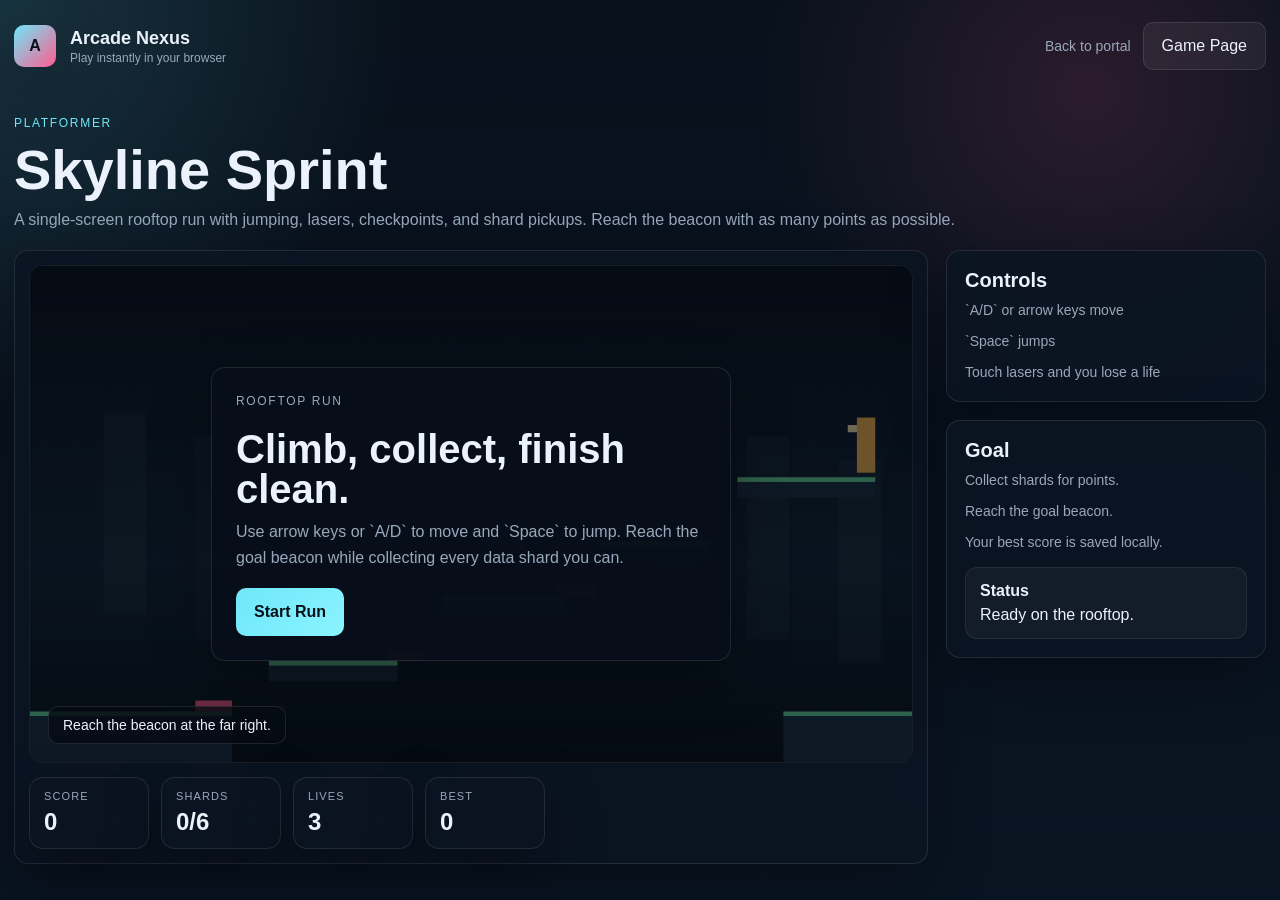
==== games/platformer.html @ 2dd3716c "added added more games and improved the website" ====
<!DOCTYPE html>
<html lang="en">
<head>
    <meta charset="UTF-8">
    <meta name="viewport" content="width=device-width, initial-scale=1.0">
    <title>Skyline Sprint | Arcade Nexus</title>
    <link rel="stylesheet" href="../assets/css/style.css">
</head>
<body data-page="platformer">
    <div class="game-page">
        <header class="top-nav">
            <a class="brand" href="../index.html">
                <span class="brand-mark">A</span>
                <span class="brand-text">
                    <strong>Arcade Nexus</strong>
                    <small>Play instantly in your browser</small>
                </span>
            </a>
            <div class="page-actions">
                <a class="back-link" href="../index.html">Back to portal</a>
                <span class="ghost-button">Game Page</span>
            </div>
        </header>

        <section class="page-hero">
            <div>
                <p class="eyebrow">Platformer</p>
                <h1 class="page-title">Skyline Sprint</h1>
                <p class="game-page-copy">A single-screen rooftop run with jumping, lasers, checkpoints, and shard pickups. Reach the beacon with as many points as possible.</p>
            </div>
        </section>

        <section class="page-layout">
            <div class="game-surface">
                <div class="canvas-wrap">
                    <canvas id="gameCanvas" class="game-canvas" width="960" height="540"></canvas>
                    <div class="canvas-overlay" id="gameOverlay">
                        <div class="overlay-card">
                            <p class="eyebrow">Rooftop Run</p>
                            <h2>Climb, collect, finish clean.</h2>
                            <p>Use arrow keys or `A/D` to move and `Space` to jump. Reach the goal beacon while collecting every data shard you can.</p>
                            <div class="page-actions">
                                <button class="primary-button" id="startGameButton">Start Run</button>
                            </div>
                        </div>
                    </div>
                    <div class="canvas-message" id="gameMessage">Reach the beacon at the far right.</div>
                </div>

                <div class="hud-row">
                    <div class="hud-panel">
                        <span class="hud-label">Score</span>
                        <span class="hud-value" id="scoreValue">0</span>
                    </div>
                    <div class="hud-panel">
                        <span class="hud-label">Shards</span>
                        <span class="hud-value" id="shardsValue">0/6</span>
                    </div>
                    <div class="hud-panel">
                        <span class="hud-label">Lives</span>
                        <span class="hud-value" id="livesValue">3</span>
                    </div>
                    <div class="hud-panel">
                        <span class="hud-label">Best</span>
                        <span class="hud-value" id="bestValue">0</span>
                    </div>
                </div>
            </div>

            <aside>
                <div class="game-info-card">
                    <h3>Controls</h3>
                    <div class="info-list">
                        <div>`A/D` or arrow keys move</div>
                        <div>`Space` jumps</div>
                        <div>Touch lasers and you lose a life</div>
                    </div>
                </div>

                <div class="game-info-card">
                    <h3>Goal</h3>
                    <div class="info-list">
                        <div>Collect shards for points.</div>
                        <div>Reach the goal beacon.</div>
                        <div>Your best score is saved locally.</div>
                    </div>
                    <div class="status-box">
                        <strong>Status</strong>
                        <span id="statusText">Ready on the rooftop.</span>
                    </div>
                </div>
            </aside>
        </section>
    </div>

    <script src="../assets/js/storage.js"></script>
    <script src="../assets/js/platformer.js"></script>
</body>
</html>
---- assets/css/style.css ----
:root {
    --bg: #07111d;
    --bg-2: #0d1828;
    --surface: rgba(12, 21, 34, 0.9);
    --surface-strong: rgba(15, 26, 42, 0.98);
    --border: rgba(255, 255, 255, 0.1);
    --text: #ebf2fb;
    --muted: #98a8bb;
    --accent: #6ee7f9;
    --accent-2: #ff5d8f;
    --accent-3: #ffbe55;
    --success: #6de0a6;
    --shadow: 0 20px 60px rgba(0, 0, 0, 0.32);
}

* {
    box-sizing: border-box;
    margin: 0;
    padding: 0;
}

html {
    scroll-behavior: smooth;
}

body {
    min-height: 100vh;
    font-family: "Segoe UI", "Trebuchet MS", sans-serif;
    color: var(--text);
    background:
        radial-gradient(circle at top left, rgba(110, 231, 249, 0.16), transparent 26%),
        radial-gradient(circle at 85% 10%, rgba(255, 93, 143, 0.14), transparent 24%),
        linear-gradient(180deg, #08111c 0%, #091422 100%);
}

a {
    color: inherit;
    text-decoration: none;
}

button,
input {
    font: inherit;
}

button {
    border: 0;
    cursor: pointer;
}

.site-shell {
    width: min(1240px, calc(100% - 32px));
    margin: 0 auto;
}

.top-nav {
    display: flex;
    align-items: center;
    justify-content: space-between;
    gap: 20px;
    padding: 22px 0;
}

.brand {
    display: flex;
    align-items: center;
    gap: 14px;
}

.brand-mark {
    display: grid;
    place-items: center;
    width: 42px;
    height: 42px;
    border-radius: 10px;
    font-weight: 800;
    background: linear-gradient(135deg, var(--accent), var(--accent-2));
    color: #061018;
    box-shadow: var(--shadow);
}

.brand-text {
    display: flex;
    flex-direction: column;
    gap: 2px;
}

.brand-text strong {
    font-size: 18px;
}

.brand-text small {
    color: var(--muted);
    font-size: 12px;
}

.nav-links {
    display: flex;
    gap: 22px;
    color: var(--muted);
    font-size: 14px;
}

.nav-links a:hover,
.ghost-button:hover,
.primary-button:hover {
    opacity: 0.92;
}

.hero {
    display: grid;
    grid-template-columns: 1.35fr 0.95fr;
    gap: 28px;
    padding: 44px 0 30px;
}

.hero-copy,
.hero-panel,
.section-block,
.game-page-panel,
.game-shell {
    position: relative;
}

.eyebrow {
    font-size: 12px;
    text-transform: uppercase;
    letter-spacing: 0.14em;
    color: var(--accent);
    margin-bottom: 14px;
}

h1 {
    font-size: clamp(42px, 8vw, 82px);
    line-height: 0.94;
    max-width: 9ch;
    margin-bottom: 18px;
}

h2 {
    font-size: clamp(26px, 4vw, 40px);
    line-height: 1;
    margin-bottom: 14px;
}

.hero-text,
.section-copy,
.card-body p,
.genre-panel p,
.game-page-copy,
.game-caption {
    color: var(--muted);
    line-height: 1.6;
}

.hero-text {
    max-width: 56ch;
    font-size: 18px;
    margin-bottom: 24px;
}

.hero-actions,
.auth-actions,
.card-meta,
.page-actions {
    display: flex;
    gap: 12px;
    flex-wrap: wrap;
}

.primary-button,
.ghost-button,
.secondary-button {
    display: inline-flex;
    align-items: center;
    justify-content: center;
    min-height: 48px;
    padding: 0 18px;
    border-radius: 10px;
    transition: transform 0.16s ease, background 0.16s ease, opacity 0.16s ease;
}

.primary-button {
    color: #081018;
    background: linear-gradient(135deg, var(--accent), #8bf3ff);
    font-weight: 700;
}

.ghost-button,
.secondary-button {
    background: rgba(255, 255, 255, 0.06);
    color: var(--text);
    border: 1px solid var(--border);
}

.primary-button:hover,
.ghost-button:hover,
.secondary-button:hover {
    transform: translateY(-1px);
}

.hero-stats,
.progress-grid,
.genre-grid {
    display: grid;
    gap: 14px;
}

.hero-stats {
    grid-template-columns: repeat(3, minmax(0, 1fr));
    margin-top: 28px;
}

.stat-chip,
.hero-preview-card,
.game-card,
.genre-panel,
.progress-card,
.auth-modal,
.game-info-card,
.hud-panel,
.game-surface {
    background: var(--surface);
    border: 1px solid var(--border);
    border-radius: 14px;
    box-shadow: var(--shadow);
    backdrop-filter: blur(14px);
}

.stat-chip {
    padding: 16px;
}

.stat-value {
    display: block;
    font-size: 28px;
    font-weight: 800;
    color: var(--accent);
}

.stat-label {
    color: var(--muted);
    font-size: 13px;
}

.hero-preview-card {
    min-height: 100%;
    padding: 22px;
    background:
        linear-gradient(180deg, rgba(255, 255, 255, 0.03), transparent),
        var(--surface);
}

.panel-kicker {
    color: var(--accent-3);
    text-transform: uppercase;
    letter-spacing: 0.12em;
    font-size: 12px;
    margin-bottom: 18px;
}

.mini-list {
    display: grid;
    gap: 16px;
}

.mini-item {
    display: flex;
    align-items: center;
    gap: 12px;
}

.mini-item strong {
    display: block;
    margin-bottom: 2px;
}

.mini-item small {
    color: var(--muted);
}

.mini-dot {
    width: 12px;
    height: 12px;
    border-radius: 999px;
    box-shadow: 0 0 18px currentColor;
}

.mini-dot.shooter {
    color: var(--accent-2);
    background: currentColor;
}

.mini-dot.platformer {
    color: var(--success);
    background: currentColor;
}

.mini-dot.racing {
    color: var(--accent-3);
    background: currentColor;
}

.mini-dot.arena {
    color: #ff845c;
    background: currentColor;
}

.mini-dot.survivor {
    color: var(--accent-2);
    background: currentColor;
}

.section-block {
    padding: 38px 0;
}

.section-heading {
    display: flex;
    justify-content: space-between;
    gap: 18px;
    align-items: end;
    margin-bottom: 22px;
}

.section-heading .section-copy {
    max-width: 46ch;
}

.game-grid {
    display: grid;
    grid-template-columns: repeat(3, minmax(0, 1fr));
    gap: 18px;
}

.game-card {
    overflow: hidden;
}

.game-art {
    position: relative;
    height: 180px;
    padding: 18px;
    background: linear-gradient(180deg, rgba(255, 255, 255, 0.04), rgba(255, 255, 255, 0.01));
}

.badge {
    display: inline-flex;
    align-items: center;
    padding: 7px 10px;
    border-radius: 999px;
    font-size: 12px;
    background: rgba(0, 0, 0, 0.24);
    border: 1px solid rgba(255, 255, 255, 0.12);
}

.art-lines {
    position: absolute;
    inset: 24px 20px 18px;
    border-radius: 12px;
    overflow: hidden;
}

.art-lines::before,
.art-lines::after {
    content: "";
    position: absolute;
}

.art-lines-shooter::before {
    inset: auto 8% 18% 8%;
    height: 2px;
    background: linear-gradient(90deg, transparent, var(--accent-2), transparent);
    box-shadow: 0 -24px 0 rgba(255, 93, 143, 0.4), 0 -48px 0 rgba(110, 231, 249, 0.3);
}

.art-lines-shooter::after {
    width: 120px;
    height: 120px;
    right: 10%;
    top: 12%;
    border-radius: 50%;
    border: 1px solid rgba(255, 93, 143, 0.45);
    box-shadow: 0 0 24px rgba(255, 93, 143, 0.25);
}

.art-lines-platformer::before {
    inset: auto 8% 26% 10%;
    height: 18px;
    background: linear-gradient(90deg, rgba(109, 224, 166, 0.9), rgba(109, 224, 166, 0.2));
    box-shadow: 82px -42px 0 0 rgba(109, 224, 166, 0.8), 180px -78px 0 0 rgba(109, 224, 166, 0.7);
}

.art-lines-platformer::after {
    width: 16px;
    height: 16px;
    left: 18%;
    bottom: 36%;
    background: var(--accent);
    box-shadow: 182px -78px 0 var(--accent-3);
}

.art-lines-racing::before {
    inset: 10% 44% 10% 44%;
    background: linear-gradient(180deg, transparent, rgba(255, 190, 85, 0.75), transparent);
}

.art-lines-racing::after {
    inset: 16% 18% 16% 18%;
    border-left: 1px solid rgba(255, 255, 255, 0.12);
    border-right: 1px solid rgba(255, 255, 255, 0.12);
    transform: perspective(500px) rotateX(58deg);
}

.art-lines-arena::before {
    inset: auto 14% 20% 14%;
    height: 2px;
    background: linear-gradient(90deg, transparent, #ff845c, transparent);
    box-shadow: 0 -22px 0 rgba(110, 231, 249, 0.2), 0 -44px 0 rgba(255, 93, 143, 0.18);
}

.art-lines-arena::after {
    width: 24px;
    height: 24px;
    right: 18%;
    bottom: 22%;
    background: #6ee7f9;
    box-shadow: -140px -28px 0 #ff845c, -250px 8px 0 #ff5d8f;
}

.art-lines-survivor::before {
    width: 120px;
    height: 120px;
    left: 50%;
    top: 50%;
    transform: translate(-50%, -50%);
    border-radius: 50%;
    border: 1px solid rgba(255, 93, 143, 0.35);
    box-shadow: 0 0 24px rgba(255, 93, 143, 0.18);
}

.art-lines-survivor::after {
    inset: auto 12% 18% 12%;
    height: 2px;
    background: linear-gradient(90deg, transparent, var(--accent), transparent);
    box-shadow: 0 -22px 0 rgba(110, 231, 249, 0.22), 0 -44px 0 rgba(255, 93, 143, 0.18);
}


.card-body {
    padding: 18px;
}

.card-topline {
    display: flex;
    justify-content: space-between;
    gap: 12px;
    align-items: center;
    margin-bottom: 10px;
}

.card-topline h3 {
    font-size: 24px;
}

.score-pill {
    flex-shrink: 0;
    padding: 6px 10px;
    border-radius: 999px;
    font-size: 12px;
    color: var(--accent);
    background: rgba(110, 231, 249, 0.08);
    border: 1px solid rgba(110, 231, 249, 0.18);
}

.card-meta {
    color: var(--muted);
    font-size: 13px;
    margin: 16px 0 18px;
}

.wide-button {
    width: 100%;
}

.split-block {
    display: grid;
    grid-template-columns: 1.1fr 1fr;
    gap: 24px;
    align-items: start;
}

.genre-grid,
.progress-grid {
    grid-template-columns: repeat(3, minmax(0, 1fr));
}

.genre-panel,
.progress-card {
    padding: 18px;
}

.genre-tag,
.progress-label {
    display: inline-block;
    margin-bottom: 10px;
    color: var(--accent-3);
    text-transform: uppercase;
    font-size: 12px;
    letter-spacing: 0.12em;
}

.progress-card strong {
    font-size: 24px;
}

.site-footer {
    padding: 26px 0 36px;
    color: var(--muted);
    font-size: 14px;
}

.modal-backdrop {
    position: fixed;
    inset: 0;
    display: grid;
    place-items: center;
    padding: 20px;
    background: rgba(4, 10, 16, 0.72);
    z-index: 40;
}

.hidden {
    display: none !important;
}

.auth-modal {
    position: relative;
    width: min(540px, 100%);
    padding: 26px;
    background: var(--surface-strong);
}

.auth-grid {
    display: grid;
    gap: 14px;
    margin: 20px 0;
}

.auth-grid label {
    display: grid;
    gap: 8px;
    color: var(--muted);
    font-size: 14px;
}

.auth-grid input {
    min-height: 46px;
    padding: 0 14px;
    border-radius: 10px;
    border: 1px solid var(--border);
    background: rgba(255, 255, 255, 0.04);
    color: var(--text);
}

.close-button {
    position: absolute;
    top: 12px;
    right: 12px;
    width: 34px;
    height: 34px;
    border-radius: 999px;
    background: rgba(255, 255, 255, 0.08);
    color: var(--text);
}

.game-page {
    width: min(1320px, calc(100% - 28px));
    margin: 0 auto;
    padding-bottom: 26px;
}

.page-hero {
    display: grid;
    grid-template-columns: 1fr auto;
    gap: 18px;
    padding: 24px 0 18px;
    align-items: end;
}

.page-title {
    font-size: clamp(34px, 5vw, 56px);
    max-width: none;
    margin-bottom: 10px;
}

.page-layout {
    display: grid;
    grid-template-columns: minmax(0, 1fr) 320px;
    gap: 18px;
}

.game-surface {
    padding: 14px;
}

.canvas-wrap {
    position: relative;
    border-radius: 14px;
    overflow: hidden;
    border: 1px solid rgba(255, 255, 255, 0.08);
    background: #050a12;
}

.game-canvas {
    display: block;
    width: 100%;
    max-width: 100%;
    aspect-ratio: 16 / 9;
    background: #030811;
}

.hud-row {
    display: flex;
    gap: 12px;
    flex-wrap: wrap;
    margin-top: 14px;
}

.hud-panel {
    padding: 12px 14px;
    min-width: 120px;
}

.hud-label {
    display: block;
    color: var(--muted);
    font-size: 11px;
    text-transform: uppercase;
    letter-spacing: 0.1em;
    margin-bottom: 6px;
}

.hud-value {
    font-size: 24px;
    font-weight: 800;
}

.game-info-card {
    padding: 18px;
    margin-bottom: 18px;
}

.game-info-card h3 {
    font-size: 20px;
    margin-bottom: 8px;
}

.info-list {
    display: grid;
    gap: 10px;
    color: var(--muted);
    font-size: 14px;
    line-height: 1.5;
}

.status-box {
    margin-top: 14px;
    padding: 14px;
    border-radius: 12px;
    border: 1px solid rgba(255, 255, 255, 0.08);
    background: rgba(255, 255, 255, 0.04);
}

.status-box strong {
    display: block;
    margin-bottom: 6px;
}

.canvas-overlay {
    position: absolute;
    inset: 0;
    display: grid;
    place-items: center;
    padding: 18px;
    background: rgba(2, 7, 12, 0.58);
}

.overlay-card {
    width: min(520px, 100%);
    padding: 24px;
    border-radius: 14px;
    background: rgba(8, 15, 25, 0.96);
    border: 1px solid var(--border);
    box-shadow: var(--shadow);
}

.overlay-card h2 {
    margin-bottom: 10px;
}

.overlay-card p {
    color: var(--muted);
    margin-bottom: 18px;
    line-height: 1.6;
}

.canvas-message {
    position: absolute;
    left: 18px;
    bottom: 18px;
    padding: 10px 14px;
    border-radius: 10px;
    background: rgba(7, 12, 20, 0.82);
    border: 1px solid rgba(255, 255, 255, 0.1);
    color: var(--text);
    font-size: 14px;
}

.back-link {
    display: inline-flex;
    align-items: center;
    gap: 8px;
    color: var(--muted);
    font-size: 14px;
}

.back-link:hover {
    color: var(--text);
}

@media (max-width: 1080px) {
    .game-grid,
    .progress-grid,
    .genre-grid {
        grid-template-columns: 1fr;
    }

    .hero,
    .split-block,
    .page-layout,
    .section-heading {
        grid-template-columns: 1fr;
    }

    .section-heading {
        display: grid;
    }

    .page-layout {
        display: grid;
    }
}

@media (max-width: 780px) {
    .site-shell,
    .game-page {
        width: min(100% - 18px, 100%);
    }

    .top-nav,
    .page-hero {
        display: grid;
        gap: 14px;
    }

    .nav-links {
        flex-wrap: wrap;
        gap: 14px;
    }

    .hero-stats {
        grid-template-columns: 1fr;
    }

    .game-art {
        height: 150px;
    }
}
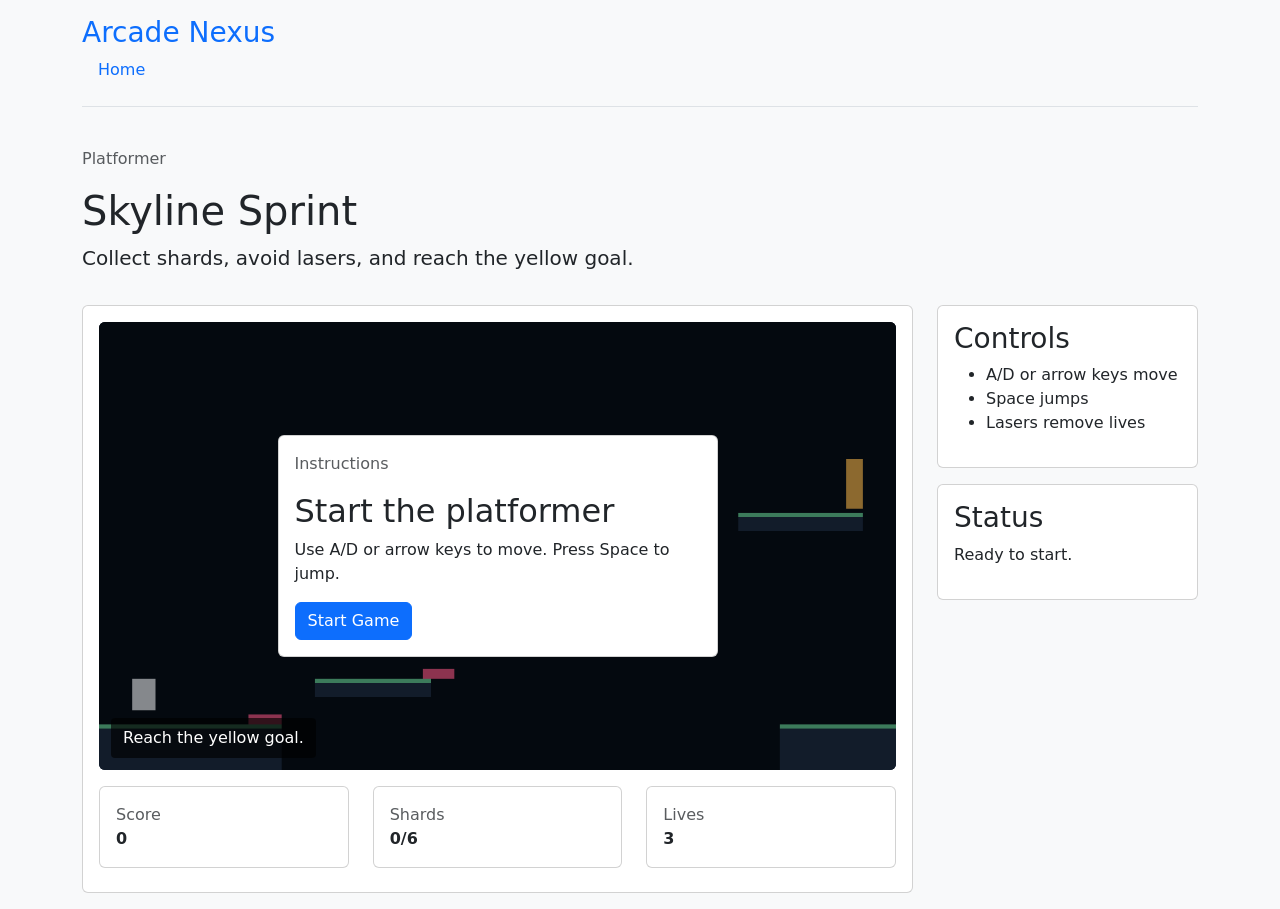
==== commit 7053c93d: "5 may update" ====
--- a/games/platformer.html
+++ b/games/platformer.html
@@ -4,96 +4,101 @@
     <meta charset="UTF-8">
     <meta name="viewport" content="width=device-width, initial-scale=1.0">
     <title>Skyline Sprint | Arcade Nexus</title>
+    <link href="https://cdn.jsdelivr.net/npm/bootstrap@5.3.3/dist/css/bootstrap.min.css" rel="stylesheet">
     <link rel="stylesheet" href="../assets/css/style.css">
 </head>
-<body data-page="platformer">
-    <div class="game-page">
-        <header class="top-nav">
-            <a class="brand" href="../index.html">
-                <span class="brand-mark">A</span>
-                <span class="brand-text">
-                    <strong>Arcade Nexus</strong>
-                    <small>Play instantly in your browser</small>
-                </span>
-            </a>
-            <div class="page-actions">
-                <a class="back-link" href="../index.html">Back to portal</a>
-                <span class="ghost-button">Game Page</span>
-            </div>
+<body class="bg-light">
+    <div class="container">
+        <header class="border-bottom py-3 mb-4">
+            <a class="h3 text-primary text-decoration-none" href="../index.html">Arcade Nexus</a>
+            <nav class="nav">
+                <a class="nav-link" href="../index.html">Home</a>
+            </nav>
         </header>
 
-        <section class="page-hero">
-            <div>
-                <p class="eyebrow">Platformer</p>
-                <h1 class="page-title">Skyline Sprint</h1>
-                <p class="game-page-copy">A single-screen rooftop run with jumping, lasers, checkpoints, and shard pickups. Reach the beacon with as many points as possible.</p>
-            </div>
-        </section>
+        <main>
+            <section class="py-3">
+                <p class="text-muted">Platformer</p>
+                <h1>Skyline Sprint</h1>
+                <p class="lead">Collect shards, avoid lasers, and reach the yellow goal.</p>
+            </section>
 
-        <section class="page-layout">
-            <div class="game-surface">
-                <div class="canvas-wrap">
-                    <canvas id="gameCanvas" class="game-canvas" width="960" height="540"></canvas>
-                    <div class="canvas-overlay" id="gameOverlay">
-                        <div class="overlay-card">
-                            <p class="eyebrow">Rooftop Run</p>
-                            <h2>Climb, collect, finish clean.</h2>
-                            <p>Use arrow keys or `A/D` to move and `Space` to jump. Reach the goal beacon while collecting every data shard you can.</p>
-                            <div class="page-actions">
-                                <button class="primary-button" id="startGameButton">Start Run</button>
+            <section class="row">
+                <div class="col-lg-9 mb-3">
+                    <div class="card">
+                        <div class="card-body">
+                            <div class="canvas-box">
+                                <canvas id="gameCanvas" class="game-canvas" width="960" height="540"></canvas>
+
+                                <div class="game-overlay" id="gameOverlay">
+                                    <div class="card game-panel">
+                                        <div class="card-body">
+                                            <p class="text-muted">Instructions</p>
+                                            <h2>Start the platformer</h2>
+                                            <p>Use A/D or arrow keys to move. Press Space to jump.</p>
+                                            <button class="btn btn-primary" id="startGameButton">Start Game</button>
+                                        </div>
+                                    </div>
+                                </div>
+
+                                <div class="game-message" id="gameMessage">Reach the yellow goal.</div>
+                            </div>
+
+                            <div class="row mt-3">
+                                <div class="col-sm-4 mb-2">
+                                    <div class="card">
+                                        <div class="card-body">
+                                            <span class="text-muted">Score</span>
+                                            <strong class="d-block" id="scoreValue">0</strong>
+                                        </div>
+                                    </div>
+                                </div>
+
+                                <div class="col-sm-4 mb-2">
+                                    <div class="card">
+                                        <div class="card-body">
+                                            <span class="text-muted">Shards</span>
+                                            <strong class="d-block" id="shardsValue">0/6</strong>
+                                        </div>
+                                    </div>
+                                </div>
+
+                                <div class="col-sm-4 mb-2">
+                                    <div class="card">
+                                        <div class="card-body">
+                                            <span class="text-muted">Lives</span>
+                                            <strong class="d-block" id="livesValue">3</strong>
+                                        </div>
+                                    </div>
+                                </div>
                             </div>
                         </div>
                     </div>
-                    <div class="canvas-message" id="gameMessage">Reach the beacon at the far right.</div>
                 </div>
 
-                <div class="hud-row">
-                    <div class="hud-panel">
-                        <span class="hud-label">Score</span>
-                        <span class="hud-value" id="scoreValue">0</span>
+                <aside class="col-lg-3">
+                    <div class="card mb-3">
+                        <div class="card-body">
+                            <h3>Controls</h3>
+                            <ul>
+                                <li>A/D or arrow keys move</li>
+                                <li>Space jumps</li>
+                                <li>Lasers remove lives</li>
+                            </ul>
+                        </div>
                     </div>
-                    <div class="hud-panel">
-                        <span class="hud-label">Shards</span>
-                        <span class="hud-value" id="shardsValue">0/6</span>
+
+                    <div class="card">
+                        <div class="card-body">
+                            <h3>Status</h3>
+                            <p id="statusText">Ready to start.</p>
+                        </div>
                     </div>
-                    <div class="hud-panel">
-                        <span class="hud-label">Lives</span>
-                        <span class="hud-value" id="livesValue">3</span>
-                    </div>
-                    <div class="hud-panel">
-                        <span class="hud-label">Best</span>
-                        <span class="hud-value" id="bestValue">0</span>
-                    </div>
-                </div>
-            </div>
-
-            <aside>
-                <div class="game-info-card">
-                    <h3>Controls</h3>
-                    <div class="info-list">
-                        <div>`A/D` or arrow keys move</div>
-                        <div>`Space` jumps</div>
-                        <div>Touch lasers and you lose a life</div>
-                    </div>
-                </div>
-
-                <div class="game-info-card">
-                    <h3>Goal</h3>
-                    <div class="info-list">
-                        <div>Collect shards for points.</div>
-                        <div>Reach the goal beacon.</div>
-                        <div>Your best score is saved locally.</div>
-                    </div>
-                    <div class="status-box">
-                        <strong>Status</strong>
-                        <span id="statusText">Ready on the rooftop.</span>
-                    </div>
-                </div>
-            </aside>
-        </section>
+                </aside>
+            </section>
+        </main>
     </div>
 
-    <script src="../assets/js/storage.js"></script>
     <script src="../assets/js/platformer.js"></script>
 </body>
 </html>
--- a/assets/css/style.css
+++ b/assets/css/style.css
@@ -1,779 +1,42 @@
-:root {
-    --bg: #07111d;
-    --bg-2: #0d1828;
-    --surface: rgba(12, 21, 34, 0.9);
-    --surface-strong: rgba(15, 26, 42, 0.98);
-    --border: rgba(255, 255, 255, 0.1);
-    --text: #ebf2fb;
-    --muted: #98a8bb;
-    --accent: #6ee7f9;
-    --accent-2: #ff5d8f;
-    --accent-3: #ffbe55;
-    --success: #6de0a6;
-    --shadow: 0 20px 60px rgba(0, 0, 0, 0.32);
+body {
+    background: #eef2f7;
 }
 
-* {
-    box-sizing: border-box;
-    margin: 0;
-    padding: 0;
-}
-
-html {
-    scroll-behavior: smooth;
-}
-
-body {
-    min-height: 100vh;
-    font-family: "Segoe UI", "Trebuchet MS", sans-serif;
-    color: var(--text);
-    background:
-        radial-gradient(circle at top left, rgba(110, 231, 249, 0.16), transparent 26%),
-        radial-gradient(circle at 85% 10%, rgba(255, 93, 143, 0.14), transparent 24%),
-        linear-gradient(180deg, #08111c 0%, #091422 100%);
-}
-
-a {
-    color: inherit;
-    text-decoration: none;
-}
-
-button,
-input {
-    font: inherit;
-}
-
-button {
-    border: 0;
-    cursor: pointer;
-}
-
-.site-shell {
-    width: min(1240px, calc(100% - 32px));
-    margin: 0 auto;
-}
-
-.top-nav {
-    display: flex;
-    align-items: center;
-    justify-content: space-between;
-    gap: 20px;
-    padding: 22px 0;
-}
-
-.brand {
-    display: flex;
-    align-items: center;
-    gap: 14px;
-}
-
-.brand-mark {
-    display: grid;
-    place-items: center;
-    width: 42px;
-    height: 42px;
-    border-radius: 10px;
-    font-weight: 800;
-    background: linear-gradient(135deg, var(--accent), var(--accent-2));
-    color: #061018;
-    box-shadow: var(--shadow);
-}
-
-.brand-text {
-    display: flex;
-    flex-direction: column;
-    gap: 2px;
-}
-
-.brand-text strong {
-    font-size: 18px;
-}
-
-.brand-text small {
-    color: var(--muted);
-    font-size: 12px;
-}
-
-.nav-links {
-    display: flex;
-    gap: 22px;
-    color: var(--muted);
-    font-size: 14px;
-}
-
-.nav-links a:hover,
-.ghost-button:hover,
-.primary-button:hover {
-    opacity: 0.92;
-}
-
-.hero {
-    display: grid;
-    grid-template-columns: 1.35fr 0.95fr;
-    gap: 28px;
-    padding: 44px 0 30px;
-}
-
-.hero-copy,
-.hero-panel,
-.section-block,
-.game-page-panel,
-.game-shell {
+.canvas-box {
     position: relative;
-}
-
-.eyebrow {
-    font-size: 12px;
-    text-transform: uppercase;
-    letter-spacing: 0.14em;
-    color: var(--accent);
-    margin-bottom: 14px;
-}
-
-h1 {
-    font-size: clamp(42px, 8vw, 82px);
-    line-height: 0.94;
-    max-width: 9ch;
-    margin-bottom: 18px;
-}
-
-h2 {
-    font-size: clamp(26px, 4vw, 40px);
-    line-height: 1;
-    margin-bottom: 14px;
-}
-
-.hero-text,
-.section-copy,
-.card-body p,
-.genre-panel p,
-.game-page-copy,
-.game-caption {
-    color: var(--muted);
-    line-height: 1.6;
-}
-
-.hero-text {
-    max-width: 56ch;
-    font-size: 18px;
-    margin-bottom: 24px;
-}
-
-.hero-actions,
-.auth-actions,
-.card-meta,
-.page-actions {
-    display: flex;
-    gap: 12px;
-    flex-wrap: wrap;
-}
-
-.primary-button,
-.ghost-button,
-.secondary-button {
-    display: inline-flex;
-    align-items: center;
-    justify-content: center;
-    min-height: 48px;
-    padding: 0 18px;
-    border-radius: 10px;
-    transition: transform 0.16s ease, background 0.16s ease, opacity 0.16s ease;
-}
-
-.primary-button {
-    color: #081018;
-    background: linear-gradient(135deg, var(--accent), #8bf3ff);
-    font-weight: 700;
-}
-
-.ghost-button,
-.secondary-button {
-    background: rgba(255, 255, 255, 0.06);
-    color: var(--text);
-    border: 1px solid var(--border);
-}
-
-.primary-button:hover,
-.ghost-button:hover,
-.secondary-button:hover {
-    transform: translateY(-1px);
-}
-
-.hero-stats,
-.progress-grid,
-.genre-grid {
-    display: grid;
-    gap: 14px;
-}
-
-.hero-stats {
-    grid-template-columns: repeat(3, minmax(0, 1fr));
-    margin-top: 28px;
-}
-
-.stat-chip,
-.hero-preview-card,
-.game-card,
-.genre-panel,
-.progress-card,
-.auth-modal,
-.game-info-card,
-.hud-panel,
-.game-surface {
-    background: var(--surface);
-    border: 1px solid var(--border);
-    border-radius: 14px;
-    box-shadow: var(--shadow);
-    backdrop-filter: blur(14px);
-}
-
-.stat-chip {
-    padding: 16px;
-}
-
-.stat-value {
-    display: block;
-    font-size: 28px;
-    font-weight: 800;
-    color: var(--accent);
-}
-
-.stat-label {
-    color: var(--muted);
-    font-size: 13px;
-}
-
-.hero-preview-card {
-    min-height: 100%;
-    padding: 22px;
-    background:
-        linear-gradient(180deg, rgba(255, 255, 255, 0.03), transparent),
-        var(--surface);
-}
-
-.panel-kicker {
-    color: var(--accent-3);
-    text-transform: uppercase;
-    letter-spacing: 0.12em;
-    font-size: 12px;
-    margin-bottom: 18px;
-}
-
-.mini-list {
-    display: grid;
-    gap: 16px;
-}
-
-.mini-item {
-    display: flex;
-    align-items: center;
-    gap: 12px;
-}
-
-.mini-item strong {
-    display: block;
-    margin-bottom: 2px;
-}
-
-.mini-item small {
-    color: var(--muted);
-}
-
-.mini-dot {
-    width: 12px;
-    height: 12px;
-    border-radius: 999px;
-    box-shadow: 0 0 18px currentColor;
-}
-
-.mini-dot.shooter {
-    color: var(--accent-2);
-    background: currentColor;
-}
-
-.mini-dot.platformer {
-    color: var(--success);
-    background: currentColor;
-}
-
-.mini-dot.racing {
-    color: var(--accent-3);
-    background: currentColor;
-}
-
-.mini-dot.arena {
-    color: #ff845c;
-    background: currentColor;
-}
-
-.mini-dot.survivor {
-    color: var(--accent-2);
-    background: currentColor;
-}
-
-.section-block {
-    padding: 38px 0;
-}
-
-.section-heading {
-    display: flex;
-    justify-content: space-between;
-    gap: 18px;
-    align-items: end;
-    margin-bottom: 22px;
-}
-
-.section-heading .section-copy {
-    max-width: 46ch;
-}
-
-.game-grid {
-    display: grid;
-    grid-template-columns: repeat(3, minmax(0, 1fr));
-    gap: 18px;
-}
-
-.game-card {
     overflow: hidden;
-}
-
-.game-art {
-    position: relative;
-    height: 180px;
-    padding: 18px;
-    background: linear-gradient(180deg, rgba(255, 255, 255, 0.04), rgba(255, 255, 255, 0.01));
-}
-
-.badge {
-    display: inline-flex;
-    align-items: center;
-    padding: 7px 10px;
-    border-radius: 999px;
-    font-size: 12px;
-    background: rgba(0, 0, 0, 0.24);
-    border: 1px solid rgba(255, 255, 255, 0.12);
-}
-
-.art-lines {
-    position: absolute;
-    inset: 24px 20px 18px;
-    border-radius: 12px;
-    overflow: hidden;
-}
-
-.art-lines::before,
-.art-lines::after {
-    content: "";
-    position: absolute;
-}
-
-.art-lines-shooter::before {
-    inset: auto 8% 18% 8%;
-    height: 2px;
-    background: linear-gradient(90deg, transparent, var(--accent-2), transparent);
-    box-shadow: 0 -24px 0 rgba(255, 93, 143, 0.4), 0 -48px 0 rgba(110, 231, 249, 0.3);
-}
-
-.art-lines-shooter::after {
-    width: 120px;
-    height: 120px;
-    right: 10%;
-    top: 12%;
-    border-radius: 50%;
-    border: 1px solid rgba(255, 93, 143, 0.45);
-    box-shadow: 0 0 24px rgba(255, 93, 143, 0.25);
-}
-
-.art-lines-platformer::before {
-    inset: auto 8% 26% 10%;
-    height: 18px;
-    background: linear-gradient(90deg, rgba(109, 224, 166, 0.9), rgba(109, 224, 166, 0.2));
-    box-shadow: 82px -42px 0 0 rgba(109, 224, 166, 0.8), 180px -78px 0 0 rgba(109, 224, 166, 0.7);
-}
-
-.art-lines-platformer::after {
-    width: 16px;
-    height: 16px;
-    left: 18%;
-    bottom: 36%;
-    background: var(--accent);
-    box-shadow: 182px -78px 0 var(--accent-3);
-}
-
-.art-lines-racing::before {
-    inset: 10% 44% 10% 44%;
-    background: linear-gradient(180deg, transparent, rgba(255, 190, 85, 0.75), transparent);
-}
-
-.art-lines-racing::after {
-    inset: 16% 18% 16% 18%;
-    border-left: 1px solid rgba(255, 255, 255, 0.12);
-    border-right: 1px solid rgba(255, 255, 255, 0.12);
-    transform: perspective(500px) rotateX(58deg);
-}
-
-.art-lines-arena::before {
-    inset: auto 14% 20% 14%;
-    height: 2px;
-    background: linear-gradient(90deg, transparent, #ff845c, transparent);
-    box-shadow: 0 -22px 0 rgba(110, 231, 249, 0.2), 0 -44px 0 rgba(255, 93, 143, 0.18);
-}
-
-.art-lines-arena::after {
-    width: 24px;
-    height: 24px;
-    right: 18%;
-    bottom: 22%;
-    background: #6ee7f9;
-    box-shadow: -140px -28px 0 #ff845c, -250px 8px 0 #ff5d8f;
-}
-
-.art-lines-survivor::before {
-    width: 120px;
-    height: 120px;
-    left: 50%;
-    top: 50%;
-    transform: translate(-50%, -50%);
-    border-radius: 50%;
-    border: 1px solid rgba(255, 93, 143, 0.35);
-    box-shadow: 0 0 24px rgba(255, 93, 143, 0.18);
-}
-
-.art-lines-survivor::after {
-    inset: auto 12% 18% 12%;
-    height: 2px;
-    background: linear-gradient(90deg, transparent, var(--accent), transparent);
-    box-shadow: 0 -22px 0 rgba(110, 231, 249, 0.22), 0 -44px 0 rgba(255, 93, 143, 0.18);
-}
-
-
-.card-body {
-    padding: 18px;
-}
-
-.card-topline {
-    display: flex;
-    justify-content: space-between;
-    gap: 12px;
-    align-items: center;
-    margin-bottom: 10px;
-}
-
-.card-topline h3 {
-    font-size: 24px;
-}
-
-.score-pill {
-    flex-shrink: 0;
-    padding: 6px 10px;
-    border-radius: 999px;
-    font-size: 12px;
-    color: var(--accent);
-    background: rgba(110, 231, 249, 0.08);
-    border: 1px solid rgba(110, 231, 249, 0.18);
-}
-
-.card-meta {
-    color: var(--muted);
-    font-size: 13px;
-    margin: 16px 0 18px;
-}
-
-.wide-button {
-    width: 100%;
-}
-
-.split-block {
-    display: grid;
-    grid-template-columns: 1.1fr 1fr;
-    gap: 24px;
-    align-items: start;
-}
-
-.genre-grid,
-.progress-grid {
-    grid-template-columns: repeat(3, minmax(0, 1fr));
-}
-
-.genre-panel,
-.progress-card {
-    padding: 18px;
-}
-
-.genre-tag,
-.progress-label {
-    display: inline-block;
-    margin-bottom: 10px;
-    color: var(--accent-3);
-    text-transform: uppercase;
-    font-size: 12px;
-    letter-spacing: 0.12em;
-}
-
-.progress-card strong {
-    font-size: 24px;
-}
-
-.site-footer {
-    padding: 26px 0 36px;
-    color: var(--muted);
-    font-size: 14px;
-}
-
-.modal-backdrop {
-    position: fixed;
-    inset: 0;
-    display: grid;
-    place-items: center;
-    padding: 20px;
-    background: rgba(4, 10, 16, 0.72);
-    z-index: 40;
-}
-
-.hidden {
-    display: none !important;
-}
-
-.auth-modal {
-    position: relative;
-    width: min(540px, 100%);
-    padding: 26px;
-    background: var(--surface-strong);
-}
-
-.auth-grid {
-    display: grid;
-    gap: 14px;
-    margin: 20px 0;
-}
-
-.auth-grid label {
-    display: grid;
-    gap: 8px;
-    color: var(--muted);
-    font-size: 14px;
-}
-
-.auth-grid input {
-    min-height: 46px;
-    padding: 0 14px;
-    border-radius: 10px;
-    border: 1px solid var(--border);
-    background: rgba(255, 255, 255, 0.04);
-    color: var(--text);
-}
-
-.close-button {
-    position: absolute;
-    top: 12px;
-    right: 12px;
-    width: 34px;
-    height: 34px;
-    border-radius: 999px;
-    background: rgba(255, 255, 255, 0.08);
-    color: var(--text);
-}
-
-.game-page {
-    width: min(1320px, calc(100% - 28px));
-    margin: 0 auto;
-    padding-bottom: 26px;
-}
-
-.page-hero {
-    display: grid;
-    grid-template-columns: 1fr auto;
-    gap: 18px;
-    padding: 24px 0 18px;
-    align-items: end;
-}
-
-.page-title {
-    font-size: clamp(34px, 5vw, 56px);
-    max-width: none;
-    margin-bottom: 10px;
-}
-
-.page-layout {
-    display: grid;
-    grid-template-columns: minmax(0, 1fr) 320px;
-    gap: 18px;
-}
-
-.game-surface {
-    padding: 14px;
-}
-
-.canvas-wrap {
-    position: relative;
-    border-radius: 14px;
-    overflow: hidden;
-    border: 1px solid rgba(255, 255, 255, 0.08);
-    background: #050a12;
+    background: #111827;
+    border-radius: 6px;
 }
 
 .game-canvas {
     display: block;
     width: 100%;
-    max-width: 100%;
+    height: auto;
     aspect-ratio: 16 / 9;
-    background: #030811;
+    background: #111827;
 }
 
-.hud-row {
+.game-overlay {
+    position: absolute;
+    inset: 0;
     display: flex;
-    gap: 12px;
-    flex-wrap: wrap;
-    margin-top: 14px;
+    align-items: center;
+    justify-content: center;
+    padding: 16px;
+    background: rgba(0, 0, 0, 0.45);
 }
 
-.hud-panel {
-    padding: 12px 14px;
-    min-width: 120px;
+.game-panel {
+    max-width: 440px;
 }
 
-.hud-label {
-    display: block;
-    color: var(--muted);
-    font-size: 11px;
-    text-transform: uppercase;
-    letter-spacing: 0.1em;
-    margin-bottom: 6px;
+.game-message {
+    position: absolute;
+    left: 12px;
+    bottom: 12px;
+    padding: 8px 12px;
+    color: white;
+    background: rgba(0, 0, 0, 0.65);
+    border-radius: 4px;
 }
-
-.hud-value {
-    font-size: 24px;
-    font-weight: 800;
-}
-
-.game-info-card {
-    padding: 18px;
-    margin-bottom: 18px;
-}
-
-.game-info-card h3 {
-    font-size: 20px;
-    margin-bottom: 8px;
-}
-
-.info-list {
-    display: grid;
-    gap: 10px;
-    color: var(--muted);
-    font-size: 14px;
-    line-height: 1.5;
-}
-
-.status-box {
-    margin-top: 14px;
-    padding: 14px;
-    border-radius: 12px;
-    border: 1px solid rgba(255, 255, 255, 0.08);
-    background: rgba(255, 255, 255, 0.04);
-}
-
-.status-box strong {
-    display: block;
-    margin-bottom: 6px;
-}
-
-.canvas-overlay {
-    position: absolute;
-    inset: 0;
-    display: grid;
-    place-items: center;
-    padding: 18px;
-    background: rgba(2, 7, 12, 0.58);
-}
-
-.overlay-card {
-    width: min(520px, 100%);
-    padding: 24px;
-    border-radius: 14px;
-    background: rgba(8, 15, 25, 0.96);
-    border: 1px solid var(--border);
-    box-shadow: var(--shadow);
-}
-
-.overlay-card h2 {
-    margin-bottom: 10px;
-}
-
-.overlay-card p {
-    color: var(--muted);
-    margin-bottom: 18px;
-    line-height: 1.6;
-}
-
-.canvas-message {
-    position: absolute;
-    left: 18px;
-    bottom: 18px;
-    padding: 10px 14px;
-    border-radius: 10px;
-    background: rgba(7, 12, 20, 0.82);
-    border: 1px solid rgba(255, 255, 255, 0.1);
-    color: var(--text);
-    font-size: 14px;
-}
-
-.back-link {
-    display: inline-flex;
-    align-items: center;
-    gap: 8px;
-    color: var(--muted);
-    font-size: 14px;
-}
-
-.back-link:hover {
-    color: var(--text);
-}
-
-@media (max-width: 1080px) {
-    .game-grid,
-    .progress-grid,
-    .genre-grid {
-        grid-template-columns: 1fr;
-    }
-
-    .hero,
-    .split-block,
-    .page-layout,
-    .section-heading {
-        grid-template-columns: 1fr;
-    }
-
-    .section-heading {
-        display: grid;
-    }
-
-    .page-layout {
-        display: grid;
-    }
-}
-
-@media (max-width: 780px) {
-    .site-shell,
-    .game-page {
-        width: min(100% - 18px, 100%);
-    }
-
-    .top-nav,
-    .page-hero {
-        display: grid;
-        gap: 14px;
-    }
-
-    .nav-links {
-        flex-wrap: wrap;
-        gap: 14px;
-    }
-
-    .hero-stats {
-        grid-template-columns: 1fr;
-    }
-
-    .game-art {
-        height: 150px;
-    }
-}
